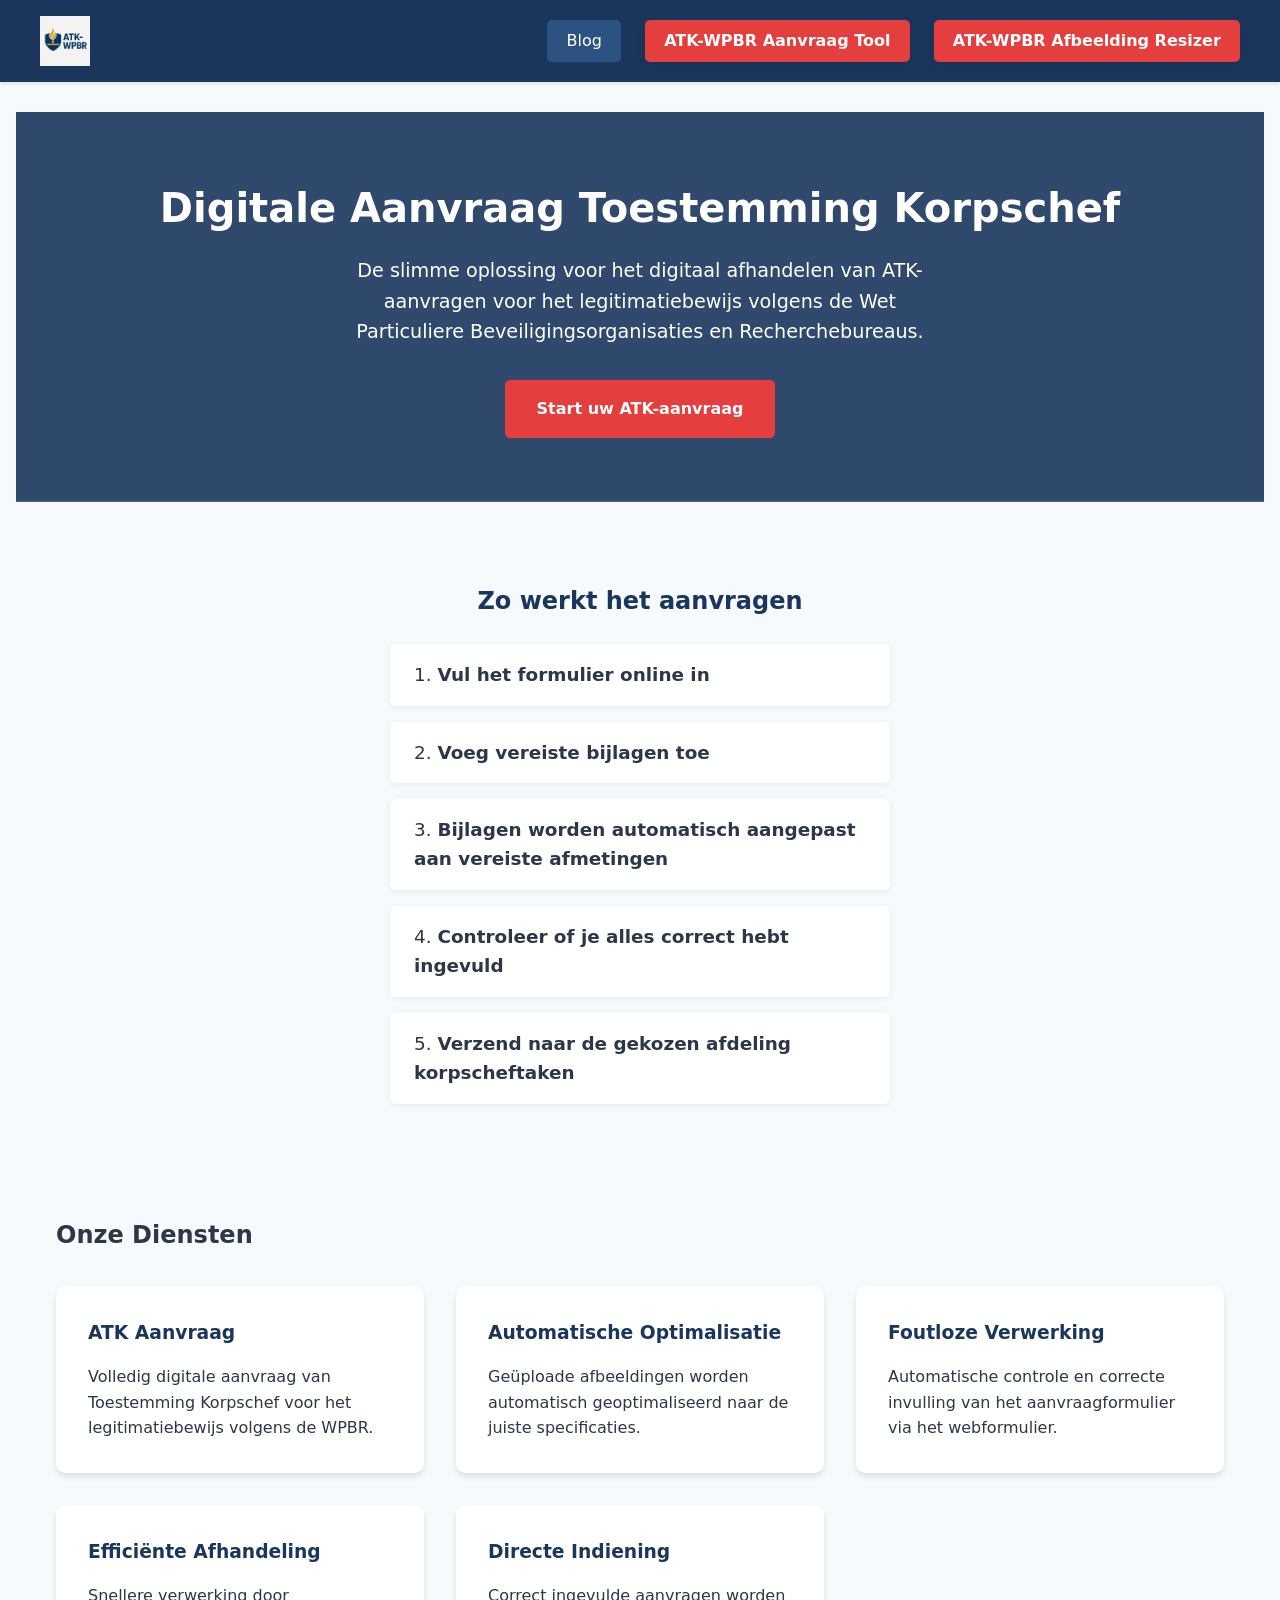
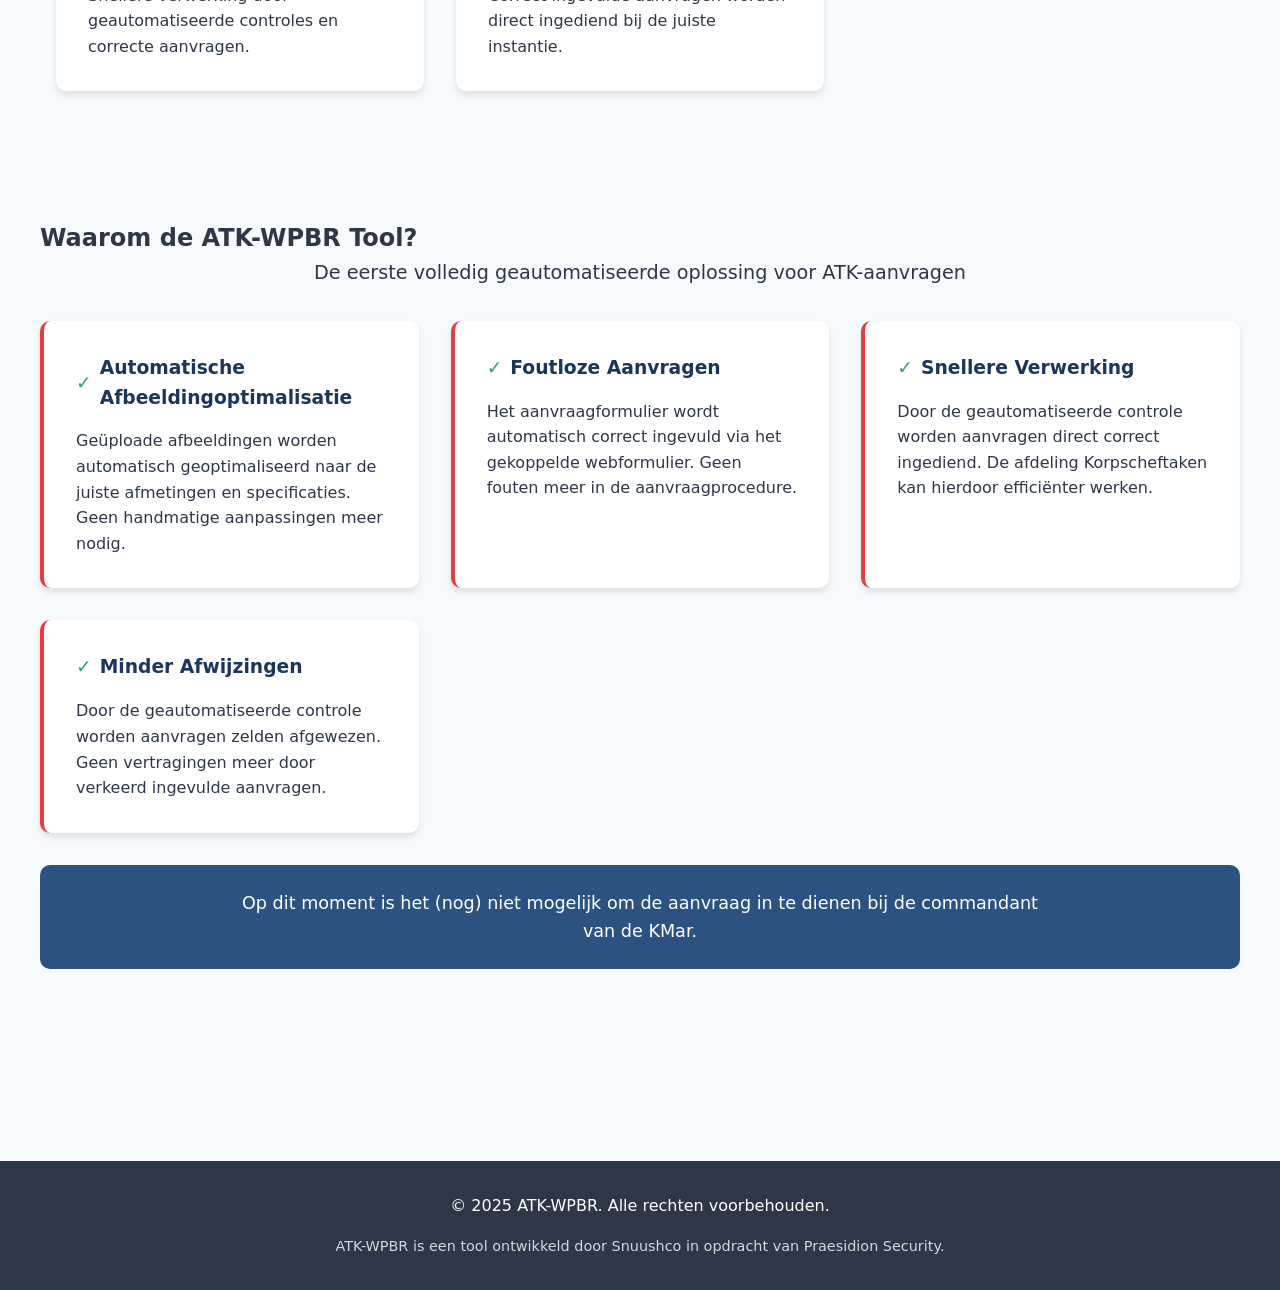
==== index.html @ a06c3d99 "Website atk-wpbr.nl" ====
<!DOCTYPE html>
<html lang="nl">
<head>
    <meta charset="UTF-8">
    <meta name="viewport" content="width=device-width, initial-scale=1.0">
    <meta name="description" content="ATK-WPBR: De slimme tool voor het digitaal afhandelen van Aanvraag Toestemming Korpschef (ATK) voor het legitimatiebewijs volgens de WPBR. Automatische optimalisatie en foutloze aanvragen.">
    <meta name="keywords" content="ATK, WPBR, legitimatiebewijs, Korpschef, beveiligingsorganisatie, vergunningplicht, beveiligingswetgeving, Praesidion Security">
    <meta name="robots" content="index, follow">
    <link rel="canonical" href="https://www.atk-wpbr.nl">
    <link rel="icon" type="image/x-icon" href="favicon.png">
    <link rel="icon" type="image/png" href="favicon.png">
    <title>ATK-WPBR | Digitale Aanvraag Toestemming Korpschef voor WPBR</title>
    <style>
        /* 
        Color Scheme Selection Instructions:
        1. Manual: Replace root variables with custom colors
        2. Logo-based: Extract colors from logo_atk_wpbr.jpg
        3. AI-generated (default): Professional security industry colors
        */
        :root {
            --primary: #1a365d;    /* Deep navy blue - trust, security */
            --secondary: #2c5282;  /* Medium blue - professionalism */
            --accent: #e53e3e;     /* Red - urgency, importance */
            --light: #f7fafc;      /* Off-white - clean, modern */
            --dark: #2d3748;       /* Dark gray - text */
            --success: #38a169;    /* Green - positive actions */
        }

        * {
            margin: 0;
            padding: 0;
            box-sizing: border-box;
        }

        body {
            font-family: 'Segoe UI', system-ui, -apple-system, sans-serif;
            line-height: 1.6;
            color: var(--dark);
            background: var(--light);
        }

        header {
            background: var(--primary);
            color: white;
            padding: 1rem;
            position: fixed;
            width: 100%;
            top: 0;
            z-index: 1000;
            box-shadow: 0 2px 4px rgba(0,0,0,0.1);
        }

        .header-content {
            max-width: 1200px;
            margin: 0 auto;
            display: flex;
            justify-content: space-between;
            align-items: center;
        }

        .logo {
            height: 50px;
            width: auto;
        }

        .location {
            font-size: 0.9rem;
            opacity: 0.9;
        }

        main {
            margin-top: 80px;
            padding: 2rem 1rem;
        }

        .hero {
            background: linear-gradient(rgba(26, 54, 93, 0.9), rgba(26, 54, 93, 0.9)),
                        url('https://images.unsplash.com/photo-1563986768609-322da13575f3?auto=format&fit=crop&w=1920&q=80');
            background-size: cover;
            background-position: center;
            color: white;
            padding: 4rem 1rem;
            text-align: center;
            margin-bottom: 2rem;
        }

        .hero h1 {
            font-size: 2.5rem;
            margin-bottom: 1rem;
        }

        .hero p {
            font-size: 1.2rem;
            max-width: 600px;
            margin: 0 auto 2rem;
        }

        .cta-button {
            display: inline-block;
            background: var(--accent);
            color: white;
            padding: 1rem 2rem;
            border-radius: 5px;
            text-decoration: none;
            font-weight: bold;
            transition: transform 0.2s;
        }

        .cta-button:hover {
            transform: translateY(-2px);
        }

        .services {
            max-width: 1200px;
            margin: 0 auto;
            padding: 2rem 1rem;
        }

        .services-grid {
            display: grid;
            grid-template-columns: repeat(auto-fit, minmax(300px, 1fr));
            gap: 2rem;
            margin-top: 2rem;
        }

        .service-card {
            background: white;
            padding: 2rem;
            border-radius: 10px;
            box-shadow: 0 4px 6px rgba(0,0,0,0.1);
        }

        .service-card h3 {
            color: var(--primary);
            margin-bottom: 1rem;
        }

        .tool-benefits {
            background: var(--light);
            padding: 4rem 1rem;
            margin: 2rem 0;
        }

        .benefits-container {
            max-width: 1200px;
            margin: 0 auto;
        }

        .benefits-grid {
            display: grid;
            grid-template-columns: repeat(auto-fit, minmax(300px, 1fr));
            gap: 2rem;
            margin-top: 2rem;
        }

        .benefit-card {
            background: white;
            padding: 2rem;
            border-radius: 10px;
            box-shadow: 0 4px 6px rgba(0,0,0,0.1);
            border-left: 4px solid var(--accent);
        }

        .benefit-card h3 {
            color: var(--primary);
            margin-bottom: 1rem;
            display: flex;
            align-items: center;
            gap: 0.5rem;
        }

        .benefit-card h3::before {
            content: "✓";
            color: var(--success);
            font-weight: bold;
        }

        .disclaimer {
            background: var(--secondary);
            color: white;
            padding: 1.5rem;
            border-radius: 10px;
            margin-top: 2rem;
            text-align: center;
        }

        .disclaimer p {
            max-width: 800px;
            margin: 0 auto;
            font-size: 1.1rem;
        }

        footer {
            background: var(--dark);
            color: white;
            padding: 2rem 1rem;
            text-align: center;
            margin-top: 4rem;
        }

        .footer-content {
            max-width: 1200px;
            margin: 0 auto;
        }

        .parent-org {
            font-size: 0.9rem;
            opacity: 0.8;
            margin-top: 1rem;
        }

        @media (max-width: 768px) {
            .hero h1 {
                font-size: 2rem;
            }
            
            .header-content {
                flex-direction: column;
                gap: 1rem;
            }
            
            .location {
                text-align: center;
            }

            .benefit-card {
                padding: 1.5rem;
            }
        }

        .steps-overview {
            background: var(--light);
            padding: 3rem 1rem 2rem 1rem;
            margin-bottom: 2rem;
        }
        .steps-container {
            max-width: 900px;
            margin: 0 auto;
            text-align: center;
        }
        .steps-overview h2 {
            color: var(--primary);
            margin-bottom: 1.5rem;
        }
        .steps-list {
            list-style: decimal inside;
            font-size: 1.15rem;
            color: var(--dark);
            text-align: left;
            margin: 0 auto;
            max-width: 500px;
            padding-left: 0;
        }
        .steps-list li {
            margin-bottom: 1rem;
            background: white;
            border-radius: 6px;
            box-shadow: 0 2px 6px rgba(0,0,0,0.06);
            padding: 1rem 1.5rem;
            font-weight: 500;
        }
        @media (max-width: 600px) {
            .steps-list li {
                padding: 0.8rem 1rem;
                font-size: 1rem;
            }
        }
        .main-nav {
            margin-left: auto;
            display: flex;
            align-items: center;
            gap: 1rem;
        }
        .nav-link {
            color: white;
            background: var(--secondary);
            text-decoration: none;
            font-weight: 500;
            padding: 0.5rem 1.2rem;
            border-radius: 5px;
            margin-left: 1.5rem;
            transition: background 0.2s, color 0.2s;
            border: none;
            display: inline-block;
        }
        .nav-link:hover {
            background: var(--accent);
            color: white;
        }
        .tool-link-btn {
            background: var(--accent);
            color: #fff;
            font-size: 1rem;
            font-weight: 600;
            padding: 0.5rem 1.2rem;
            border-radius: 5px;
            text-decoration: none;
            margin-left: 0.5rem;
            box-shadow: 0 2px 8px rgba(0,0,0,0.08);
            transition: background 0.2s, transform 0.2s;
            display: inline-block;
        }
        .tool-link-btn:hover {
            background: var(--secondary);
            color: #fff;
            transform: translateY(-2px) scale(1.04);
        }
        @media (max-width: 900px) {
            .header-content {
                flex-direction: column;
                gap: 0.7rem;
            }
            .main-nav {
                margin-left: 0;
                flex-direction: column;
                gap: 0.7rem;
                width: 100%;
                align-items: flex-end;
            }
            .nav-link, .tool-link-btn {
                margin-left: 0;
                width: 100%;
                text-align: right;
            }
        }
    </style>
</head>
<body>
    <header>
        <div class="header-content">
            <img src="logo_tool.png" alt="ATK-WPBR Logo" class="logo">
            <nav class="main-nav">
                <a href="blog.html" class="nav-link">Blog</a>
                <a href="https://aanvraag.atk-wpbr.nl" class="tool-link-btn">ATK-WPBR Aanvraag Tool</a>
                <a href="https://resize.atk-wpbr.nl/" class="tool-link-btn">ATK-WPBR Afbeelding Resizer</a>
            </nav>
        </div>
    </header>

    <main>
        <section class="hero">
            <h1>Digitale Aanvraag Toestemming Korpschef</h1>
            <p>De slimme oplossing voor het digitaal afhandelen van ATK-aanvragen voor het legitimatiebewijs volgens de Wet Particuliere Beveiligingsorganisaties en Recherchebureaus.</p>
            <a href="https://aanvraag.atk-wpbr.nl" class="cta-button">Start uw ATK-aanvraag</a>
        </section>

        <section class="steps-overview">
            <div class="steps-container">
                <h2>Zo werkt het aanvragen</h2>
                <ol class="steps-list">
                    <li><strong>Vul het formulier online in</strong></li>
                    <li><strong>Voeg vereiste bijlagen toe</strong></li>
                    <li><strong>Bijlagen worden automatisch aangepast aan vereiste afmetingen</strong></li>
                    <li><strong>Controleer of je alles correct hebt ingevuld</strong></li>
                    <li><strong>Verzend naar de gekozen afdeling korpscheftaken</strong></li>
                </ol>
            </div>
        </section>

        <section class="services">
            <h2>Onze Diensten</h2>
            <div class="services-grid">
                <article class="service-card">
                    <h3>ATK Aanvraag</h3>
                    <p>Volledig digitale aanvraag van Toestemming Korpschef voor het legitimatiebewijs volgens de WPBR.</p>
                </article>
                <article class="service-card">
                    <h3>Automatische Optimalisatie</h3>
                    <p>Geüploade afbeeldingen worden automatisch geoptimaliseerd naar de juiste specificaties.</p>
                </article>
                <article class="service-card">
                    <h3>Foutloze Verwerking</h3>
                    <p>Automatische controle en correcte invulling van het aanvraagformulier via het webformulier.</p>
                </article>
                <article class="service-card">
                    <h3>Efficiënte Afhandeling</h3>
                    <p>Snellere verwerking door geautomatiseerde controles en correcte aanvragen.</p>
                </article>
                <article class="service-card">
                    <h3>Directe Indiening</h3>
                    <p>Correct ingevulde aanvragen worden direct ingediend bij de juiste instantie.</p>
                </article>
            </div>
        </section>

        <section class="tool-benefits">
            <div class="benefits-container">
                <h2>Waarom de ATK-WPBR Tool?</h2>
                <p style="text-align: center; margin-bottom: 2rem; font-size: 1.2rem;">
                    De eerste volledig geautomatiseerde oplossing voor ATK-aanvragen
                </p>
                <div class="benefits-grid">
                    <article class="benefit-card">
                        <h3>Automatische Afbeeldingoptimalisatie</h3>
                        <p>Geüploade afbeeldingen worden automatisch geoptimaliseerd naar de juiste afmetingen en specificaties. Geen handmatige aanpassingen meer nodig.</p>
                    </article>
                    <article class="benefit-card">
                        <h3>Foutloze Aanvragen</h3>
                        <p>Het aanvraagformulier wordt automatisch correct ingevuld via het gekoppelde webformulier. Geen fouten meer in de aanvraagprocedure.</p>
                    </article>
                    <article class="benefit-card">
                        <h3>Snellere Verwerking</h3>
                        <p>Door de geautomatiseerde controle worden aanvragen direct correct ingediend. De afdeling Korpscheftaken kan hierdoor efficiënter werken.</p>
                    </article>
                    <article class="benefit-card">
                        <h3>Minder Afwijzingen</h3>
                        <p>Door de geautomatiseerde controle worden aanvragen zelden afgewezen. Geen vertragingen meer door verkeerd ingevulde aanvragen.</p>
                    </article>
                </div>
                <div class="disclaimer">
                    <p>Op dit moment is het (nog) niet mogelijk om de aanvraag in te dienen bij de commandant van de KMar.</p>
                </div>
            </div>
        </section>
    </main>

    <footer>
        <div class="footer-content">
            <p>© 2025 ATK-WPBR. Alle rechten voorbehouden.</p>
            <p class="parent-org">ATK-WPBR is een tool ontwikkeld door Snuushco in opdracht van Praesidion Security.</p>
        </div>
    </footer>

    <script>
        // Geolocation functionality
        function updateLocation() {
            if (navigator.geolocation) {
                navigator.geolocation.getCurrentPosition(
                    async (position) => {
                        try {
                            const response = await fetch(`https://nominatim.openstreetmap.org/reverse?format=json&lat=${position.coords.latitude}&lon=${position.coords.longitude}`);
                            const data = await response.json();
                            const city = data.address.city || data.address.town || data.address.village;
                            document.getElementById('userLocation').textContent = `Uw locatie: ${city}`;
                        } catch (error) {
                            document.getElementById('userLocation').textContent = 'Locatie niet beschikbaar';
                        }
                    },
                    () => {
                        document.getElementById('userLocation').textContent = 'Locatie niet beschikbaar';
                    }
                );
            } else {
                document.getElementById('userLocation').textContent = 'Geolocatie niet ondersteund';
            }
        }

        // Initialize location on page load
        document.addEventListener('DOMContentLoaded', updateLocation);
    </script>

    <script type="application/ld+json">
    {
        "@context": "https://schema.org",
        "@type": "Organization",
        "name": "ATK-WPBR",
        "url": "https://www.atk-wpbr.nl",
        "logo": "https://www.atk-wpbr.nl/logo_atk_wpbr.png",
        "parentOrganization": {
            "@type": "Organization",
            "name": "Praesidion Security"
        },
        "description": "De slimme tool voor het digitaal afhandelen van Aanvraag Toestemming Korpschef (ATK) voor het legitimatiebewijs volgens de WPBR",
        "serviceType": [
            "ATK-aanvraag",
            "Legitimatiebewijs",
            "WPBR-verwerking",
            "Beveiligingswetgeving"
        ],
        "areaServed": {
            "@type": "Country",
            "name": "Netherlands"
        }
    }
    </script>
</body>
</html>
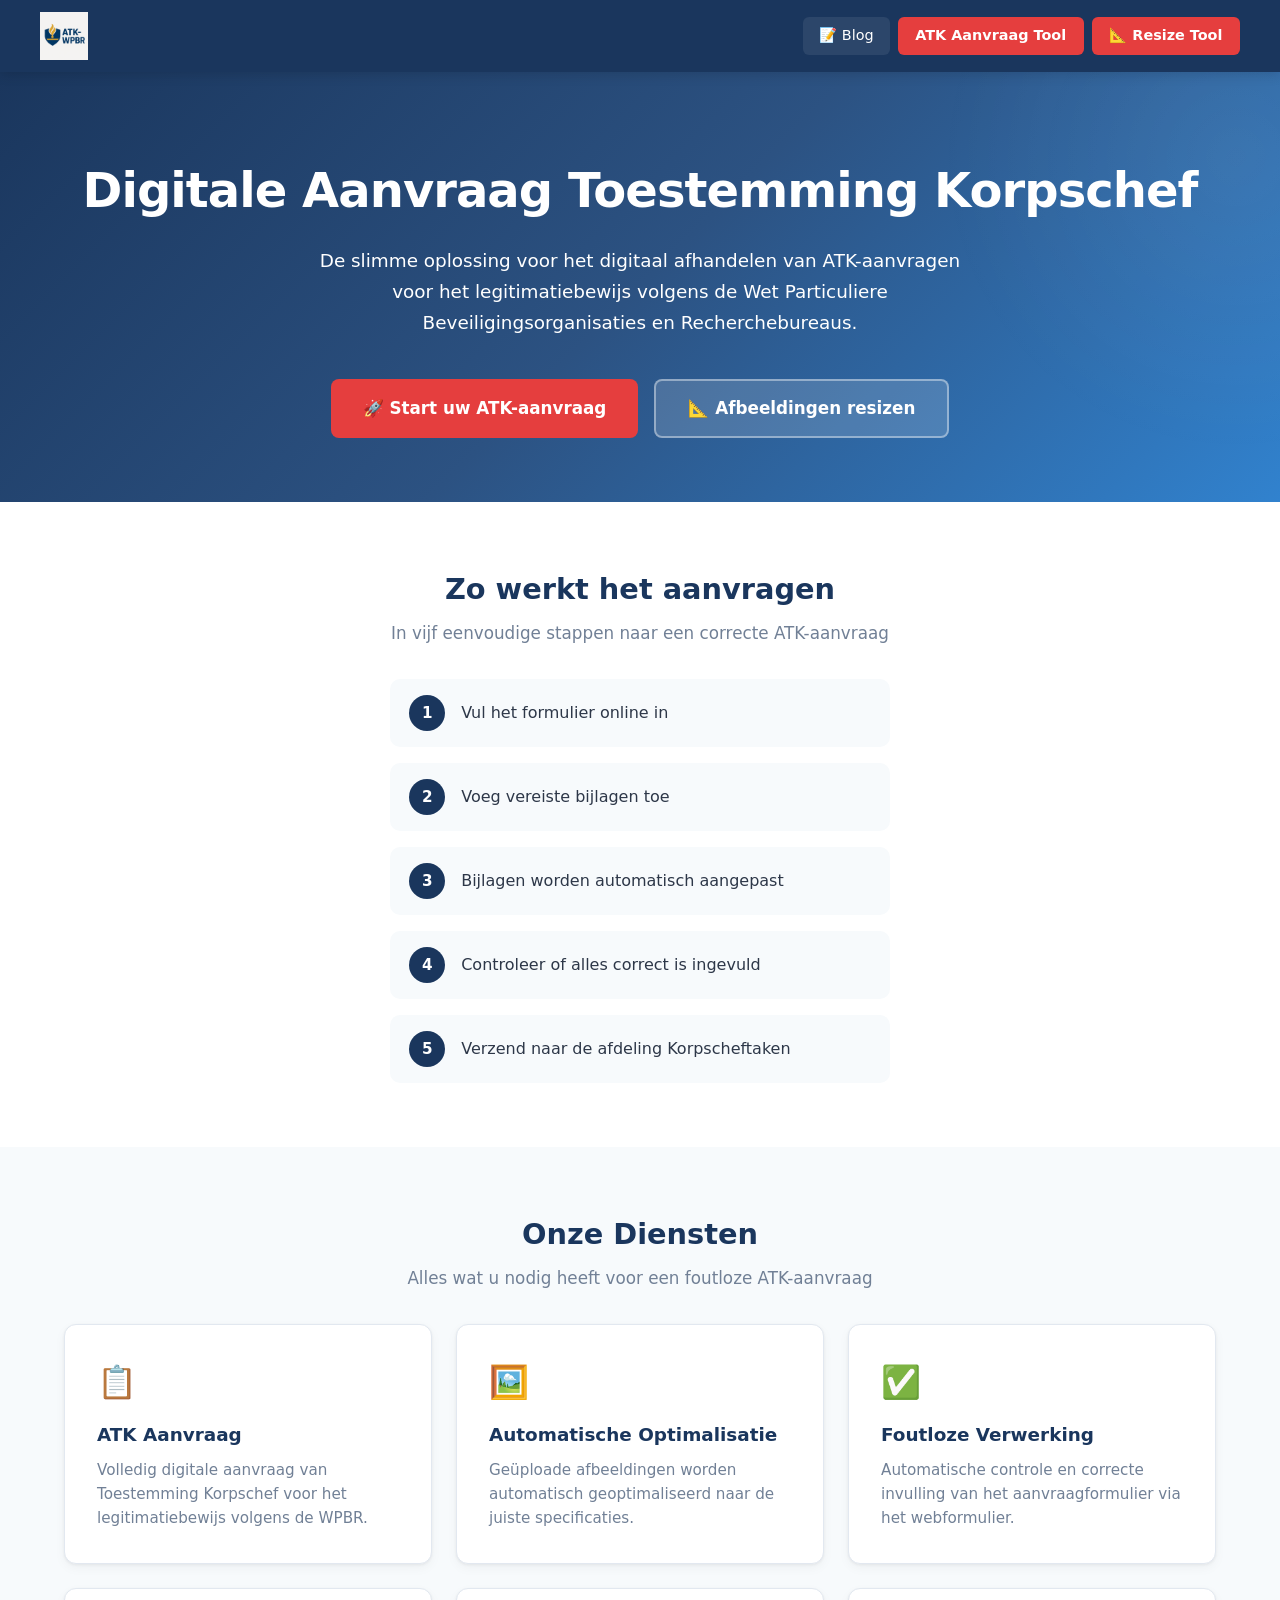
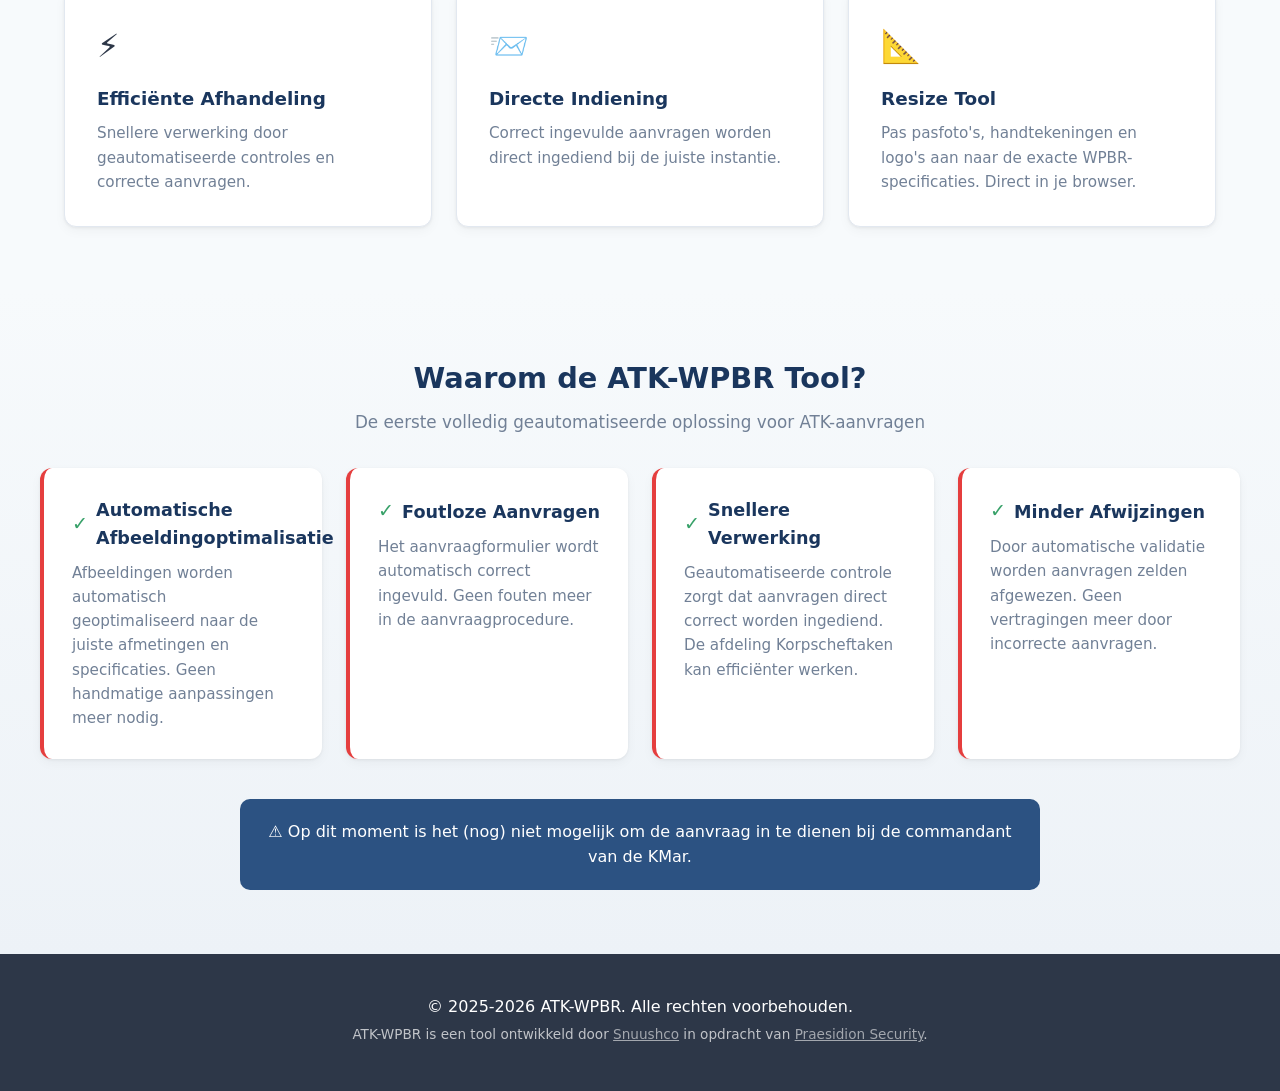
==== commit d5b51979: "Modernize website: gradient hero, card layout, animations, updated links to resize.atk-wpbr.nl, copy" ====
--- a/index.html
+++ b/index.html
@@ -7,30 +7,20 @@
     <meta name="keywords" content="ATK, WPBR, legitimatiebewijs, Korpschef, beveiligingsorganisatie, vergunningplicht, beveiligingswetgeving, Praesidion Security">
     <meta name="robots" content="index, follow">
     <link rel="canonical" href="https://www.atk-wpbr.nl">
-    <link rel="icon" type="image/x-icon" href="favicon.png">
     <link rel="icon" type="image/png" href="favicon.png">
     <title>ATK-WPBR | Digitale Aanvraag Toestemming Korpschef voor WPBR</title>
     <style>
-        /* 
-        Color Scheme Selection Instructions:
-        1. Manual: Replace root variables with custom colors
-        2. Logo-based: Extract colors from logo_atk_wpbr.jpg
-        3. AI-generated (default): Professional security industry colors
-        */
         :root {
-            --primary: #1a365d;    /* Deep navy blue - trust, security */
-            --secondary: #2c5282;  /* Medium blue - professionalism */
-            --accent: #e53e3e;     /* Red - urgency, importance */
-            --light: #f7fafc;      /* Off-white - clean, modern */
-            --dark: #2d3748;       /* Dark gray - text */
-            --success: #38a169;    /* Green - positive actions */
-        }
-
-        * {
-            margin: 0;
-            padding: 0;
-            box-sizing: border-box;
-        }
+            --primary: #1a365d;
+            --secondary: #2c5282;
+            --accent: #e53e3e;
+            --accent-hover: #c53030;
+            --light: #f7fafc;
+            --dark: #2d3748;
+            --success: #38a169;
+        }
+
+        * { margin: 0; padding: 0; box-sizing: border-box; }
 
         body {
             font-family: 'Segoe UI', system-ui, -apple-system, sans-serif;
@@ -39,289 +29,272 @@
             background: var(--light);
         }
 
+        /* ── Header ── */
         header {
             background: var(--primary);
             color: white;
-            padding: 1rem;
+            padding: 0.75rem 1rem;
             position: fixed;
             width: 100%;
             top: 0;
             z-index: 1000;
-            box-shadow: 0 2px 4px rgba(0,0,0,0.1);
-        }
-
+            box-shadow: 0 2px 12px rgba(0,0,0,0.15);
+        }
         .header-content {
             max-width: 1200px;
             margin: 0 auto;
             display: flex;
             justify-content: space-between;
             align-items: center;
-        }
-
-        .logo {
-            height: 50px;
-            width: auto;
-        }
-
-        .location {
+            gap: 1rem;
+        }
+        .logo { height: 48px; width: auto; }
+        .main-nav {
+            display: flex;
+            align-items: center;
+            gap: 0.5rem;
+            flex-wrap: wrap;
+            justify-content: flex-end;
+        }
+        .nav-link {
+            color: white;
+            text-decoration: none;
+            font-weight: 500;
+            padding: 0.45rem 1rem;
+            border-radius: 6px;
             font-size: 0.9rem;
-            opacity: 0.9;
-        }
-
-        main {
-            margin-top: 80px;
-            padding: 2rem 1rem;
-        }
-
+            transition: background 0.2s;
+            background: rgba(255,255,255,0.08);
+        }
+        .nav-link:hover { background: rgba(255,255,255,0.18); }
+        .tool-link-btn {
+            background: var(--accent);
+            color: #fff;
+            font-size: 0.9rem;
+            font-weight: 600;
+            padding: 0.45rem 1.1rem;
+            border-radius: 6px;
+            text-decoration: none;
+            transition: background 0.2s, transform 0.2s;
+        }
+        .tool-link-btn:hover {
+            background: var(--accent-hover);
+            transform: translateY(-1px);
+        }
+
+        /* ── Hero ── */
+        main { margin-top: 72px; }
         .hero {
-            background: linear-gradient(rgba(26, 54, 93, 0.9), rgba(26, 54, 93, 0.9)),
-                        url('https://images.unsplash.com/photo-1563986768609-322da13575f3?auto=format&fit=crop&w=1920&q=80');
-            background-size: cover;
-            background-position: center;
-            color: white;
-            padding: 4rem 1rem;
+            background: linear-gradient(135deg, var(--primary) 0%, var(--secondary) 50%, #3182ce 100%);
+            color: white;
+            padding: 5rem 1.5rem 4rem;
             text-align: center;
+            position: relative;
+            overflow: hidden;
+        }
+        .hero::after {
+            content: '';
+            position: absolute;
+            top: -50%;
+            right: -20%;
+            width: 600px;
+            height: 600px;
+            background: radial-gradient(circle, rgba(255,255,255,0.06) 0%, transparent 70%);
+            border-radius: 50%;
+        }
+        .hero h1 {
+            font-size: clamp(2rem, 5vw, 3rem);
+            margin-bottom: 1rem;
+            font-weight: 800;
+            letter-spacing: -0.02em;
+        }
+        .hero p {
+            font-size: 1.15rem;
+            max-width: 650px;
+            margin: 0 auto 2.5rem;
+            opacity: 0.92;
+            line-height: 1.7;
+        }
+        .hero-buttons {
+            display: flex;
+            gap: 1rem;
+            justify-content: center;
+            flex-wrap: wrap;
+        }
+        .cta-button {
+            display: inline-flex;
+            align-items: center;
+            gap: 0.5rem;
+            padding: 0.9rem 2rem;
+            border-radius: 8px;
+            text-decoration: none;
+            font-weight: 700;
+            font-size: 1.05rem;
+            transition: transform 0.2s, box-shadow 0.2s;
+        }
+        .cta-button:hover { transform: translateY(-2px); box-shadow: 0 6px 20px rgba(0,0,0,0.2); }
+        .cta-primary { background: var(--accent); color: white; }
+        .cta-secondary { background: rgba(255,255,255,0.15); color: white; border: 2px solid rgba(255,255,255,0.4); }
+        .cta-secondary:hover { background: rgba(255,255,255,0.25); }
+
+        /* ── Steps ── */
+        .steps-overview {
+            padding: 4rem 1.5rem 3rem;
+            background: white;
+        }
+        .steps-container {
+            max-width: 700px;
+            margin: 0 auto;
+            text-align: center;
+        }
+        .section-title {
+            color: var(--primary);
+            font-size: 1.8rem;
+            font-weight: 700;
+            margin-bottom: 0.5rem;
+        }
+        .section-subtitle {
+            color: #718096;
+            font-size: 1.05rem;
             margin-bottom: 2rem;
         }
-
-        .hero h1 {
-            font-size: 2.5rem;
+        .steps-list {
+            list-style: none;
+            text-align: left;
+            max-width: 500px;
+            margin: 0 auto;
+            counter-reset: step;
+        }
+        .steps-list li {
+            counter-increment: step;
+            display: flex;
+            align-items: center;
+            gap: 1rem;
             margin-bottom: 1rem;
-        }
-
-        .hero p {
-            font-size: 1.2rem;
-            max-width: 600px;
-            margin: 0 auto 2rem;
-        }
-
-        .cta-button {
-            display: inline-block;
-            background: var(--accent);
-            color: white;
-            padding: 1rem 2rem;
-            border-radius: 5px;
-            text-decoration: none;
-            font-weight: bold;
+            background: var(--light);
+            border-radius: 10px;
+            padding: 1rem 1.2rem;
+            font-weight: 500;
             transition: transform 0.2s;
         }
-
-        .cta-button:hover {
-            transform: translateY(-2px);
-        }
-
+        .steps-list li:hover { transform: translateX(4px); }
+        .steps-list li::before {
+            content: counter(step);
+            display: flex;
+            align-items: center;
+            justify-content: center;
+            width: 36px;
+            height: 36px;
+            border-radius: 50%;
+            background: var(--primary);
+            color: white;
+            font-weight: 700;
+            font-size: 0.95rem;
+            flex-shrink: 0;
+        }
+
+        /* ── Services ── */
         .services {
             max-width: 1200px;
             margin: 0 auto;
-            padding: 2rem 1rem;
-        }
-
+            padding: 4rem 1.5rem;
+        }
         .services-grid {
             display: grid;
-            grid-template-columns: repeat(auto-fit, minmax(300px, 1fr));
-            gap: 2rem;
+            grid-template-columns: repeat(auto-fit, minmax(280px, 1fr));
+            gap: 1.5rem;
             margin-top: 2rem;
         }
-
         .service-card {
             background: white;
             padding: 2rem;
-            border-radius: 10px;
-            box-shadow: 0 4px 6px rgba(0,0,0,0.1);
-        }
-
-        .service-card h3 {
-            color: var(--primary);
-            margin-bottom: 1rem;
-        }
-
+            border-radius: 12px;
+            box-shadow: 0 1px 3px rgba(0,0,0,0.06), 0 4px 12px rgba(0,0,0,0.04);
+            border: 1px solid #e2e8f0;
+            transition: transform 0.2s, box-shadow 0.2s;
+        }
+        .service-card:hover { transform: translateY(-4px); box-shadow: 0 8px 24px rgba(0,0,0,0.08); }
+        .service-card .icon { font-size: 2rem; margin-bottom: 0.75rem; }
+        .service-card h3 { color: var(--primary); margin-bottom: 0.5rem; font-size: 1.15rem; }
+        .service-card p { color: #718096; font-size: 0.95rem; }
+
+        /* ── Benefits ── */
         .tool-benefits {
-            background: var(--light);
-            padding: 4rem 1rem;
-            margin: 2rem 0;
-        }
-
-        .benefits-container {
-            max-width: 1200px;
-            margin: 0 auto;
-        }
-
+            background: linear-gradient(180deg, var(--light) 0%, #edf2f7 100%);
+            padding: 4rem 1.5rem;
+        }
+        .benefits-container { max-width: 1200px; margin: 0 auto; text-align: center; }
         .benefits-grid {
             display: grid;
-            grid-template-columns: repeat(auto-fit, minmax(300px, 1fr));
-            gap: 2rem;
+            grid-template-columns: repeat(auto-fit, minmax(280px, 1fr));
+            gap: 1.5rem;
             margin-top: 2rem;
-        }
-
+            text-align: left;
+        }
         .benefit-card {
             background: white;
-            padding: 2rem;
-            border-radius: 10px;
-            box-shadow: 0 4px 6px rgba(0,0,0,0.1);
+            padding: 1.75rem;
+            border-radius: 12px;
+            box-shadow: 0 1px 3px rgba(0,0,0,0.06), 0 4px 12px rgba(0,0,0,0.04);
             border-left: 4px solid var(--accent);
-        }
-
+            transition: transform 0.2s;
+        }
+        .benefit-card:hover { transform: translateY(-3px); }
         .benefit-card h3 {
             color: var(--primary);
-            margin-bottom: 1rem;
+            margin-bottom: 0.5rem;
             display: flex;
             align-items: center;
             gap: 0.5rem;
-        }
-
-        .benefit-card h3::before {
-            content: "✓";
-            color: var(--success);
-            font-weight: bold;
-        }
+            font-size: 1.1rem;
+        }
+        .benefit-card h3::before { content: "✓"; color: var(--success); font-weight: bold; font-size: 1.2rem; }
+        .benefit-card p { color: #718096; font-size: 0.95rem; }
 
         .disclaimer {
             background: var(--secondary);
             color: white;
-            padding: 1.5rem;
+            padding: 1.25rem 1.5rem;
             border-radius: 10px;
-            margin-top: 2rem;
+            margin-top: 2.5rem;
             text-align: center;
-        }
-
-        .disclaimer p {
             max-width: 800px;
-            margin: 0 auto;
-            font-size: 1.1rem;
-        }
-
+            margin-left: auto;
+            margin-right: auto;
+        }
+        .disclaimer p { font-size: 1rem; }
+
+        /* ── Footer ── */
         footer {
             background: var(--dark);
             color: white;
-            padding: 2rem 1rem;
+            padding: 2.5rem 1.5rem;
             text-align: center;
-            margin-top: 4rem;
-        }
-
-        .footer-content {
-            max-width: 1200px;
-            margin: 0 auto;
-        }
-
-        .parent-org {
-            font-size: 0.9rem;
-            opacity: 0.8;
-            margin-top: 1rem;
-        }
-
+        }
+        .footer-content { max-width: 1200px; margin: 0 auto; }
+        .footer-content p { margin-bottom: 0.3rem; }
+        .parent-org { font-size: 0.85rem; opacity: 0.7; }
+        footer a { color: rgba(255,255,255,0.8); text-decoration: underline; }
+        footer a:hover { color: white; }
+
+        /* ── Animations ── */
+        @keyframes fadeInUp {
+            from { opacity: 0; transform: translateY(20px); }
+            to { opacity: 1; transform: translateY(0); }
+        }
+        .animate-in { animation: fadeInUp 0.6s ease-out both; }
+        .delay-1 { animation-delay: 0.1s; }
+        .delay-2 { animation-delay: 0.2s; }
+        .delay-3 { animation-delay: 0.3s; }
+
+        /* ── Responsive ── */
         @media (max-width: 768px) {
-            .hero h1 {
-                font-size: 2rem;
-            }
-            
-            .header-content {
-                flex-direction: column;
-                gap: 1rem;
-            }
-            
-            .location {
-                text-align: center;
-            }
-
-            .benefit-card {
-                padding: 1.5rem;
-            }
-        }
-
-        .steps-overview {
-            background: var(--light);
-            padding: 3rem 1rem 2rem 1rem;
-            margin-bottom: 2rem;
-        }
-        .steps-container {
-            max-width: 900px;
-            margin: 0 auto;
-            text-align: center;
-        }
-        .steps-overview h2 {
-            color: var(--primary);
-            margin-bottom: 1.5rem;
-        }
-        .steps-list {
-            list-style: decimal inside;
-            font-size: 1.15rem;
-            color: var(--dark);
-            text-align: left;
-            margin: 0 auto;
-            max-width: 500px;
-            padding-left: 0;
-        }
-        .steps-list li {
-            margin-bottom: 1rem;
-            background: white;
-            border-radius: 6px;
-            box-shadow: 0 2px 6px rgba(0,0,0,0.06);
-            padding: 1rem 1.5rem;
-            font-weight: 500;
-        }
-        @media (max-width: 600px) {
-            .steps-list li {
-                padding: 0.8rem 1rem;
-                font-size: 1rem;
-            }
-        }
-        .main-nav {
-            margin-left: auto;
-            display: flex;
-            align-items: center;
-            gap: 1rem;
-        }
-        .nav-link {
-            color: white;
-            background: var(--secondary);
-            text-decoration: none;
-            font-weight: 500;
-            padding: 0.5rem 1.2rem;
-            border-radius: 5px;
-            margin-left: 1.5rem;
-            transition: background 0.2s, color 0.2s;
-            border: none;
-            display: inline-block;
-        }
-        .nav-link:hover {
-            background: var(--accent);
-            color: white;
-        }
-        .tool-link-btn {
-            background: var(--accent);
-            color: #fff;
-            font-size: 1rem;
-            font-weight: 600;
-            padding: 0.5rem 1.2rem;
-            border-radius: 5px;
-            text-decoration: none;
-            margin-left: 0.5rem;
-            box-shadow: 0 2px 8px rgba(0,0,0,0.08);
-            transition: background 0.2s, transform 0.2s;
-            display: inline-block;
-        }
-        .tool-link-btn:hover {
-            background: var(--secondary);
-            color: #fff;
-            transform: translateY(-2px) scale(1.04);
-        }
-        @media (max-width: 900px) {
-            .header-content {
-                flex-direction: column;
-                gap: 0.7rem;
-            }
-            .main-nav {
-                margin-left: 0;
-                flex-direction: column;
-                gap: 0.7rem;
-                width: 100%;
-                align-items: flex-end;
-            }
-            .nav-link, .tool-link-btn {
-                margin-left: 0;
-                width: 100%;
-                text-align: right;
-            }
+            .header-content { flex-direction: column; gap: 0.5rem; }
+            .main-nav { justify-content: center; width: 100%; }
+            .hero { padding: 3.5rem 1rem 3rem; }
+            .hero-buttons { flex-direction: column; align-items: center; }
+            .cta-button { width: 100%; max-width: 300px; justify-content: center; }
+            .services, .tool-benefits, .steps-overview { padding: 3rem 1rem; }
         }
     </style>
 </head>
@@ -330,85 +303,98 @@
         <div class="header-content">
             <img src="logo_tool.png" alt="ATK-WPBR Logo" class="logo">
             <nav class="main-nav">
-                <a href="blog.html" class="nav-link">Blog</a>
-                <a href="https://aanvraag.atk-wpbr.nl" class="tool-link-btn">ATK-WPBR Aanvraag Tool</a>
-                <a href="https://resize.atk-wpbr.nl/" class="tool-link-btn">ATK-WPBR Afbeelding Resizer</a>
+                <a href="blog.html" class="nav-link">📝 Blog</a>
+                <a href="https://aanvraag.atk-wpbr.nl" class="tool-link-btn">ATK Aanvraag Tool</a>
+                <a href="https://resize.atk-wpbr.nl" class="tool-link-btn">📐 Resize Tool</a>
             </nav>
         </div>
     </header>
 
     <main>
         <section class="hero">
-            <h1>Digitale Aanvraag Toestemming Korpschef</h1>
-            <p>De slimme oplossing voor het digitaal afhandelen van ATK-aanvragen voor het legitimatiebewijs volgens de Wet Particuliere Beveiligingsorganisaties en Recherchebureaus.</p>
-            <a href="https://aanvraag.atk-wpbr.nl" class="cta-button">Start uw ATK-aanvraag</a>
+            <h1 class="animate-in">Digitale Aanvraag Toestemming Korpschef</h1>
+            <p class="animate-in delay-1">De slimme oplossing voor het digitaal afhandelen van ATK-aanvragen voor het legitimatiebewijs volgens de Wet Particuliere Beveiligingsorganisaties en Recherchebureaus.</p>
+            <div class="hero-buttons animate-in delay-2">
+                <a href="https://aanvraag.atk-wpbr.nl" class="cta-button cta-primary">🚀 Start uw ATK-aanvraag</a>
+                <a href="https://resize.atk-wpbr.nl" class="cta-button cta-secondary">📐 Afbeeldingen resizen</a>
+            </div>
         </section>
 
         <section class="steps-overview">
             <div class="steps-container">
-                <h2>Zo werkt het aanvragen</h2>
+                <h2 class="section-title">Zo werkt het aanvragen</h2>
+                <p class="section-subtitle">In vijf eenvoudige stappen naar een correcte ATK-aanvraag</p>
                 <ol class="steps-list">
-                    <li><strong>Vul het formulier online in</strong></li>
-                    <li><strong>Voeg vereiste bijlagen toe</strong></li>
-                    <li><strong>Bijlagen worden automatisch aangepast aan vereiste afmetingen</strong></li>
-                    <li><strong>Controleer of je alles correct hebt ingevuld</strong></li>
-                    <li><strong>Verzend naar de gekozen afdeling korpscheftaken</strong></li>
+                    <li>Vul het formulier online in</li>
+                    <li>Voeg vereiste bijlagen toe</li>
+                    <li>Bijlagen worden automatisch aangepast</li>
+                    <li>Controleer of alles correct is ingevuld</li>
+                    <li>Verzend naar de afdeling Korpscheftaken</li>
                 </ol>
             </div>
         </section>
 
         <section class="services">
-            <h2>Onze Diensten</h2>
+            <h2 class="section-title" style="text-align:center;">Onze Diensten</h2>
+            <p class="section-subtitle" style="text-align:center;">Alles wat u nodig heeft voor een foutloze ATK-aanvraag</p>
             <div class="services-grid">
                 <article class="service-card">
+                    <div class="icon">📋</div>
                     <h3>ATK Aanvraag</h3>
                     <p>Volledig digitale aanvraag van Toestemming Korpschef voor het legitimatiebewijs volgens de WPBR.</p>
                 </article>
                 <article class="service-card">
+                    <div class="icon">🖼️</div>
                     <h3>Automatische Optimalisatie</h3>
                     <p>Geüploade afbeeldingen worden automatisch geoptimaliseerd naar de juiste specificaties.</p>
                 </article>
                 <article class="service-card">
+                    <div class="icon">✅</div>
                     <h3>Foutloze Verwerking</h3>
                     <p>Automatische controle en correcte invulling van het aanvraagformulier via het webformulier.</p>
                 </article>
                 <article class="service-card">
+                    <div class="icon">⚡</div>
                     <h3>Efficiënte Afhandeling</h3>
                     <p>Snellere verwerking door geautomatiseerde controles en correcte aanvragen.</p>
                 </article>
                 <article class="service-card">
+                    <div class="icon">📨</div>
                     <h3>Directe Indiening</h3>
                     <p>Correct ingevulde aanvragen worden direct ingediend bij de juiste instantie.</p>
                 </article>
+                <article class="service-card">
+                    <div class="icon">📐</div>
+                    <h3>Resize Tool</h3>
+                    <p>Pas pasfoto's, handtekeningen en logo's aan naar de exacte WPBR-specificaties. Direct in je browser.</p>
+                </article>
             </div>
         </section>
 
         <section class="tool-benefits">
             <div class="benefits-container">
-                <h2>Waarom de ATK-WPBR Tool?</h2>
-                <p style="text-align: center; margin-bottom: 2rem; font-size: 1.2rem;">
-                    De eerste volledig geautomatiseerde oplossing voor ATK-aanvragen
-                </p>
+                <h2 class="section-title">Waarom de ATK-WPBR Tool?</h2>
+                <p class="section-subtitle">De eerste volledig geautomatiseerde oplossing voor ATK-aanvragen</p>
                 <div class="benefits-grid">
                     <article class="benefit-card">
                         <h3>Automatische Afbeeldingoptimalisatie</h3>
-                        <p>Geüploade afbeeldingen worden automatisch geoptimaliseerd naar de juiste afmetingen en specificaties. Geen handmatige aanpassingen meer nodig.</p>
+                        <p>Afbeeldingen worden automatisch geoptimaliseerd naar de juiste afmetingen en specificaties. Geen handmatige aanpassingen meer nodig.</p>
                     </article>
                     <article class="benefit-card">
                         <h3>Foutloze Aanvragen</h3>
-                        <p>Het aanvraagformulier wordt automatisch correct ingevuld via het gekoppelde webformulier. Geen fouten meer in de aanvraagprocedure.</p>
+                        <p>Het aanvraagformulier wordt automatisch correct ingevuld. Geen fouten meer in de aanvraagprocedure.</p>
                     </article>
                     <article class="benefit-card">
                         <h3>Snellere Verwerking</h3>
-                        <p>Door de geautomatiseerde controle worden aanvragen direct correct ingediend. De afdeling Korpscheftaken kan hierdoor efficiënter werken.</p>
+                        <p>Geautomatiseerde controle zorgt dat aanvragen direct correct worden ingediend. De afdeling Korpscheftaken kan efficiënter werken.</p>
                     </article>
                     <article class="benefit-card">
                         <h3>Minder Afwijzingen</h3>
-                        <p>Door de geautomatiseerde controle worden aanvragen zelden afgewezen. Geen vertragingen meer door verkeerd ingevulde aanvragen.</p>
+                        <p>Door automatische validatie worden aanvragen zelden afgewezen. Geen vertragingen meer door incorrecte aanvragen.</p>
                     </article>
                 </div>
                 <div class="disclaimer">
-                    <p>Op dit moment is het (nog) niet mogelijk om de aanvraag in te dienen bij de commandant van de KMar.</p>
+                    <p>⚠️ Op dit moment is het (nog) niet mogelijk om de aanvraag in te dienen bij de commandant van de KMar.</p>
                 </div>
             </div>
         </section>
@@ -416,38 +402,10 @@
 
     <footer>
         <div class="footer-content">
-            <p>© 2025 ATK-WPBR. Alle rechten voorbehouden.</p>
-            <p class="parent-org">ATK-WPBR is een tool ontwikkeld door Snuushco in opdracht van Praesidion Security.</p>
+            <p>© 2025-2026 ATK-WPBR. Alle rechten voorbehouden.</p>
+            <p class="parent-org">ATK-WPBR is een tool ontwikkeld door <a href="https://github.com/Snuushco">Snuushco</a> in opdracht van <a href="https://www.praesidion.com">Praesidion Security</a>.</p>
         </div>
     </footer>
-
-    <script>
-        // Geolocation functionality
-        function updateLocation() {
-            if (navigator.geolocation) {
-                navigator.geolocation.getCurrentPosition(
-                    async (position) => {
-                        try {
-                            const response = await fetch(`https://nominatim.openstreetmap.org/reverse?format=json&lat=${position.coords.latitude}&lon=${position.coords.longitude}`);
-                            const data = await response.json();
-                            const city = data.address.city || data.address.town || data.address.village;
-                            document.getElementById('userLocation').textContent = `Uw locatie: ${city}`;
-                        } catch (error) {
-                            document.getElementById('userLocation').textContent = 'Locatie niet beschikbaar';
-                        }
-                    },
-                    () => {
-                        document.getElementById('userLocation').textContent = 'Locatie niet beschikbaar';
-                    }
-                );
-            } else {
-                document.getElementById('userLocation').textContent = 'Geolocatie niet ondersteund';
-            }
-        }
-
-        // Initialize location on page load
-        document.addEventListener('DOMContentLoaded', updateLocation);
-    </script>
 
     <script type="application/ld+json">
     {
@@ -474,4 +432,4 @@
     }
     </script>
 </body>
-</html>+</html>
